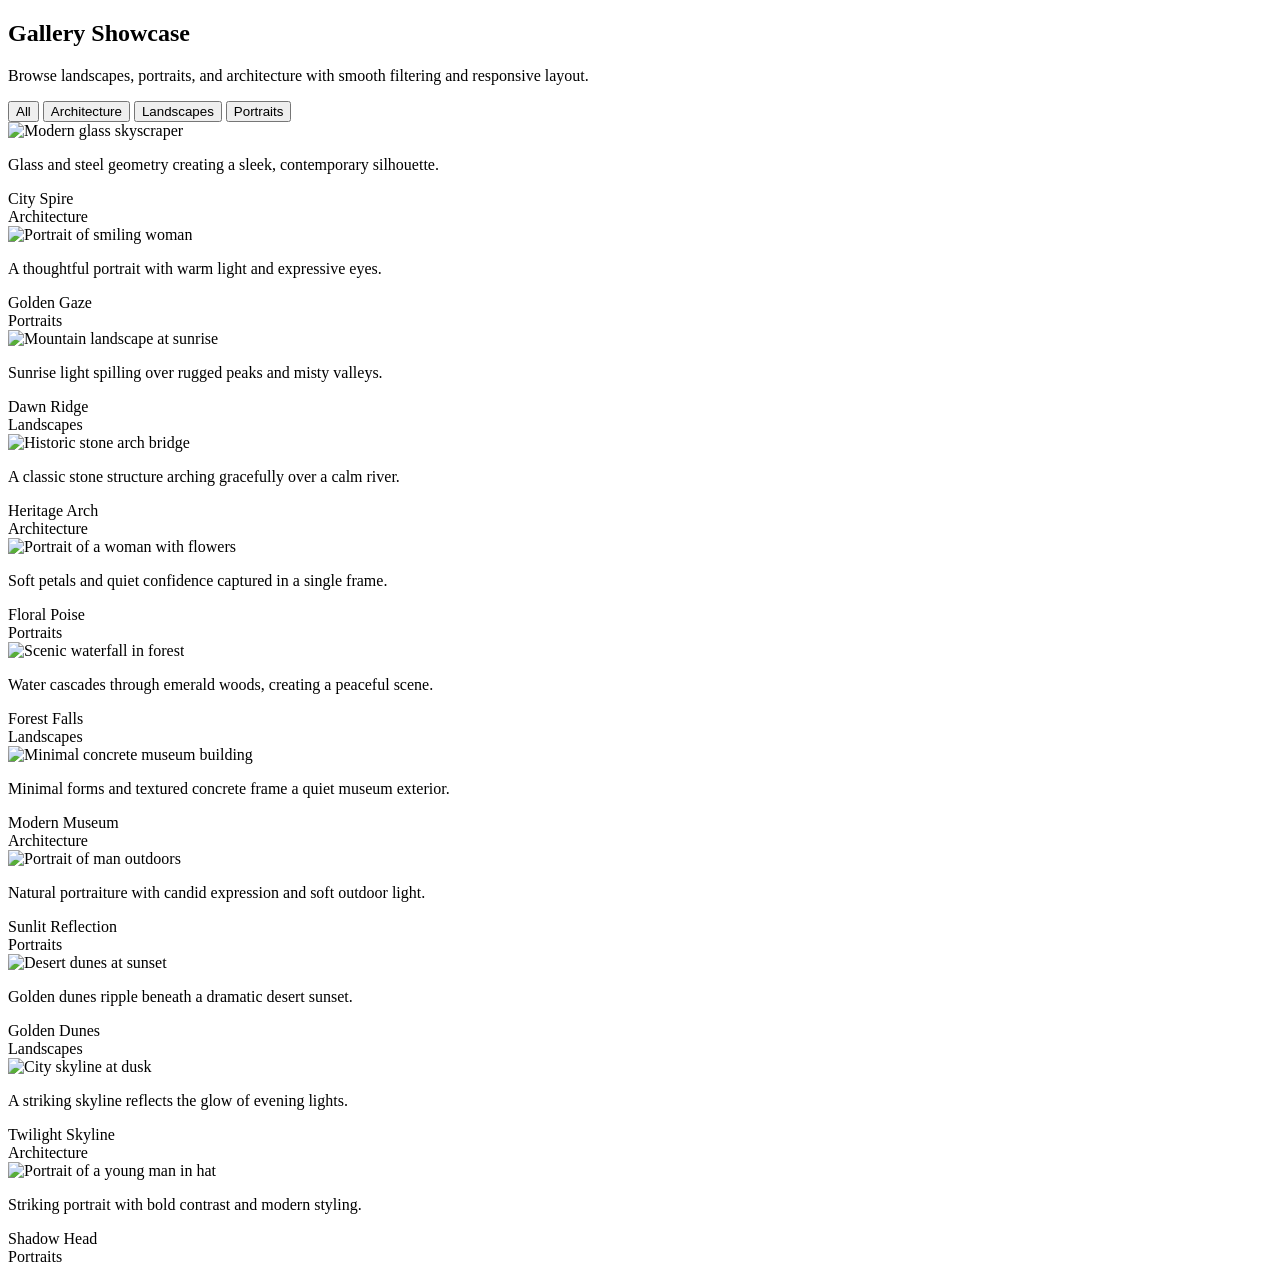
==== gallery.html @ 23bd0768 "Add files via upload" ====
<!DOCTYPE html>
<html lang="en">
<head>
    <meta charset="UTF-8">
    <meta name="viewport" content="width=device-width, initial-scale=1.0">
    <title>Filtered Gallery</title>
    <link rel="stylesheet" href="CSS/gallery.css">
</head>
<body>
    <main class="page-shell">
        <section class="hero">
            <h1>Gallery Showcase</h1>
            <p>Browse landscapes, portraits, and architecture with smooth filtering and responsive layout.</p>
        </section>

        <section class="filter-panel">
            <div class="filter-buttons" role="tablist" aria-label="Gallery filters">
                <button class="filter-button active" data-filter="all" type="button">All</button>
                <button class="filter-button" data-filter="architecture" type="button">Architecture</button>
                <button class="filter-button" data-filter="landscapes" type="button">Landscapes</button>
                <button class="filter-button" data-filter="portraits" type="button">Portraits</button>
            </div>
        </section>

        <section class="gallery" aria-live="polite">
            <article class="card" data-category="architecture">
                <div class="card-image">
                    <img src="https://images.unsplash.com/photo-1505842465776-3b2d279b3e5a?auto=format&fit=crop&w=1200&q=80" alt="Modern glass skyscraper">
                    <div class="card-overlay">
                        <p>Glass and steel geometry creating a sleek, contemporary silhouette.</p>
                    </div>
                </div>
                <div class="card-content">
                    <div class="card-title">City Spire</div>
                    <span class="card-tag">Architecture</span>
                </div>
            </article>

            <article class="card" data-category="portraits">
                <div class="card-image">
                    <img src="https://images.unsplash.com/photo-1517841905240-472988babdf9?auto=format&fit=crop&w=1200&q=80" alt="Portrait of smiling woman">
                    <div class="card-overlay">
                        <p>A thoughtful portrait with warm light and expressive eyes.</p>
                    </div>
                </div>
                <div class="card-content">
                    <div class="card-title">Golden Gaze</div>
                    <span class="card-tag">Portraits</span>
                </div>
            </article>

            <article class="card" data-category="landscapes">
                <div class="card-image">
                    <img src="https://images.unsplash.com/photo-1501785888041-af3ef285b470?auto=format&fit=crop&w=1200&q=80" alt="Mountain landscape at sunrise">
                    <div class="card-overlay">
                        <p>Sunrise light spilling over rugged peaks and misty valleys.</p>
                    </div>
                </div>
                <div class="card-content">
                    <div class="card-title">Dawn Ridge</div>
                    <span class="card-tag">Landscapes</span>
                </div>
            </article>

            <article class="card" data-category="architecture">
                <div class="card-image">
                    <img src="https://images.unsplash.com/photo-1494526585095-c41746248156?auto=format&fit=crop&w=1200&q=80" alt="Historic stone arch bridge">
                    <div class="card-overlay">
                        <p>A classic stone structure arching gracefully over a calm river.</p>
                    </div>
                </div>
                <div class="card-content">
                    <div class="card-title">Heritage Arch</div>
                    <span class="card-tag">Architecture</span>
                </div>
            </article>

            <article class="card" data-category="portraits">
                <div class="card-image">
                    <img src="https://images.unsplash.com/photo-1494790108377-be9c29b29330?auto=format&fit=crop&w=1200&q=80" alt="Portrait of a woman with flowers">
                    <div class="card-overlay">
                        <p>Soft petals and quiet confidence captured in a single frame.</p>
                    </div>
                </div>
                <div class="card-content">
                    <div class="card-title">Floral Poise</div>
                    <span class="card-tag">Portraits</span>
                </div>
            </article>

            <article class="card" data-category="landscapes">
                <div class="card-image">
                    <img src="https://images.unsplash.com/photo-1500530855697-b586d89ba3ee?auto=format&fit=crop&w=1200&q=80" alt="Scenic waterfall in forest">
                    <div class="card-overlay">
                        <p>Water cascades through emerald woods, creating a peaceful scene.</p>
                    </div>
                </div>
                <div class="card-content">
                    <div class="card-title">Forest Falls</div>
                    <span class="card-tag">Landscapes</span>
                </div>
            </article>

            <article class="card" data-category="architecture">
                <div class="card-image">
                    <img src="https://images.unsplash.com/photo-1494528974544-5455f95a6b20?auto=format&fit=crop&w=1200&q=80" alt="Minimal concrete museum building">
                    <div class="card-overlay">
                        <p>Minimal forms and textured concrete frame a quiet museum exterior.</p>
                    </div>
                </div>
                <div class="card-content">
                    <div class="card-title">Modern Museum</div>
                    <span class="card-tag">Architecture</span>
                </div>
            </article>

            <article class="card" data-category="portraits">
                <div class="card-image">
                    <img src="https://images.unsplash.com/photo-1544005313-94ddf0286df2?auto=format&fit=crop&w=1200&q=80" alt="Portrait of man outdoors">
                    <div class="card-overlay">
                        <p>Natural portraiture with candid expression and soft outdoor light.</p>
                    </div>
                </div>
                <div class="card-content">
                    <div class="card-title">Sunlit Reflection</div>
                    <span class="card-tag">Portraits</span>
                </div>
            </article>

            <article class="card" data-category="landscapes">
                <div class="card-image">
                    <img src="https://images.unsplash.com/photo-1500534314209-a25ddb2bd429?auto=format&fit=crop&w=1200&q=80" alt="Desert dunes at sunset">
                    <div class="card-overlay">
                        <p>Golden dunes ripple beneath a dramatic desert sunset.</p>
                    </div>
                </div>
                <div class="card-content">
                    <div class="card-title">Golden Dunes</div>
                    <span class="card-tag">Landscapes</span>
                </div>
            </article>

            <article class="card" data-category="architecture">
                <div class="card-image">
                    <img src="https://images.unsplash.com/photo-1505693416388-ac5ce068fe85?auto=format&fit=crop&w=1200&q=80" alt="City skyline at dusk">
                    <div class="card-overlay">
                        <p>A striking skyline reflects the glow of evening lights.</p>
                    </div>
                </div>
                <div class="card-content">
                    <div class="card-title">Twilight Skyline</div>
                    <span class="card-tag">Architecture</span>
                </div>
            </article>

            <article class="card" data-category="portraits">
                <div class="card-image">
                    <img src="https://images.unsplash.com/photo-1524504388940-b1c1722653e1?auto=format&fit=crop&w=1200&q=80" alt="Portrait of a young man in hat">
                    <div class="card-overlay">
                        <p>Striking portrait with bold contrast and modern styling.</p>
                    </div>
                </div>
                <div class="card-content">
                    <div class="card-title">Shadow Head</div>
                    <span class="card-tag">Portraits</span>
                </div>
            </article>
        </section>
    </main>

    <script>
        const buttons = document.querySelectorAll('.filter-button');
        const cards = document.querySelectorAll('.card');

        function setActiveButton(clickedButton) {
            buttons.forEach(button => button.classList.remove('active'));
            clickedButton.classList.add('active');
        }

        function filterCards(category) {
            cards.forEach(card => {
                const matches = category === 'all' || card.dataset.category === category;
                card.classList.toggle('hidden', !matches);
            });
        }

        buttons.forEach(button => {
            button.addEventListener('click', () => {
                setActiveButton(button);
                filterCards(button.dataset.filter);
            });
        });
    </script>
</body>
</html>
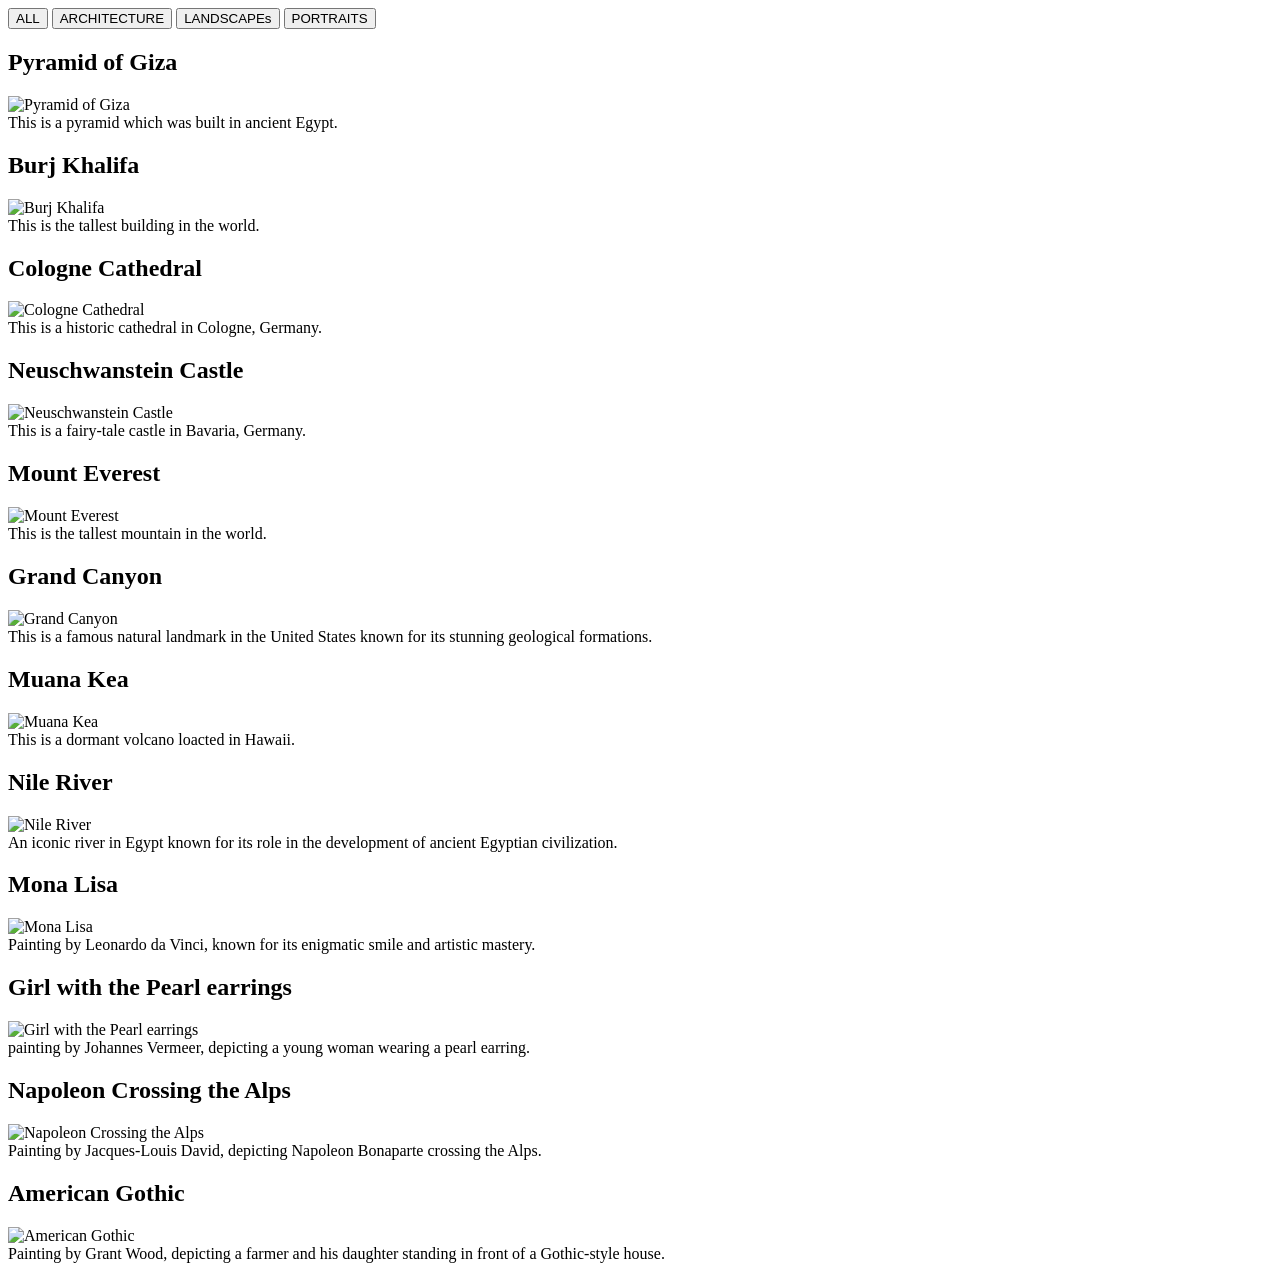
==== commit c4814520: "Revamp gallery layout and content" ====
--- a/gallery.html
+++ b/gallery.html
@@ -3,193 +3,104 @@
 <head>
     <meta charset="UTF-8">
     <meta name="viewport" content="width=device-width, initial-scale=1.0">
-    <title>Filtered Gallery</title>
-    <link rel="stylesheet" href="CSS/gallery.css">
+    <title>Gallery webpage</title>
+    <link rel="stylesheet" href="CSS/style1.css">
 </head>
 <body>
-    <main class="page-shell">
-        <section class="hero">
-            <h1>Gallery Showcase</h1>
-            <p>Browse landscapes, portraits, and architecture with smooth filtering and responsive layout.</p>
-        </section>
+    <header> 
+    <button>ALL</button>
+    <button>ARCHITECTURE</button>
+    <button>LANDSCAPEs</button>
+    <button>PORTRAITS</button>
+    </header>
+<div class="gallery"> 
+  <div class="container">
+    <h2>Pyramid of Giza</h2>
+    <img src="https://storage.architecturecompetitions.com/upload/09.01.2019/0520768b6ae55cac968c234aed5249e6.jpg" alt="Pyramid of Giza" class="image">
+    <div class="overlay">
+      <div class="text">This is a pyramid which was built in ancient Egypt.</div>
+    </div>
+  </div>
+  <div class="container">
+     <h2>Burj Khalifa</h2>
+    <img src="https://cdn.britannica.com/37/135437-050-A12461CC/Burj-Khalifa-world-Sheikh-Khalifah-ibn-Zayid-2010.jpg?w=300" alt="Burj Khalifa" class="image">
+    <div class="overlay">
+      <div class="text">This is the tallest building in the world.</div>
+    </div>
+    </div>
+<div class="container">
+    <h2>Cologne Cathedral</h2>
+  <img src="https://preview.redd.it/gothic-cathedral-in-cologne-germany-v0-8iyrirmt27i81.jpg?width=1080&crop=smart&auto=webp&s=90b4e1ea7081d9eec26b00c738ad8f9b664ef10c" alt="Cologne Cathedral" class="image" >
+  <div class="overlay">
+    <div class="text">This is a historic cathedral in Cologne, Germany.</div>
+  </div>
+</div>
+<div class="container">
+    <h2>Neuschwanstein Castle</h2>
+  <img src="https://www.travelandleisure.com/thmb/Okqi4CwIGGsdj-Ci-JSN2ZEw8wc=/750x0/filters:no_upscale():max_bytes(150000):strip_icc():format(webp)/01-neuschwanstein-castle-bavaria-NEUSCHWANSTEIN0417-273a040698f24fc1ac22e717bb3f1f0c.jpg" alt="Neuschwanstein Castle" class="image" >
+  <div class="overlay">
+    <div class="text">This is a fairy-tale castle in Bavaria, Germany.</div>
+  </div>
+</div>
 
-        <section class="filter-panel">
-            <div class="filter-buttons" role="tablist" aria-label="Gallery filters">
-                <button class="filter-button active" data-filter="all" type="button">All</button>
-                <button class="filter-button" data-filter="architecture" type="button">Architecture</button>
-                <button class="filter-button" data-filter="landscapes" type="button">Landscapes</button>
-                <button class="filter-button" data-filter="portraits" type="button">Portraits</button>
-            </div>
-        </section>
+<div class="container">
+    <h2>Mount Everest</h2>
+  <img src="https://cdn.britannica.com/17/83817-050-67C814CD/Mount-Everest.jpg?w=300" alt="Mount Everest" class="image">
+  <div class="overlay">
+    <div class="text">This is the tallest mountain in the world.</div>
+  </div>
+</div>
+<div class="container">
+    <h2>Grand Canyon</h2>
+  <img src="https://cdn.ta-petro.com/media/nxqheb4n/road-trip-to-grand-canyon.jpg?width=1600&height=1600&rnd=133912132595530000" alt="Grand Canyon" class="image">
+  <div class="overlay">
+    <div class="text">This is a famous natural landmark in the United States known for its stunning geological formations.</div>
+  </div>
+</div>
+<div class="container">
+    <h2>Muana Kea</h2>
+  <img src="https://encrypted-tbn0.gstatic.com/images?q=tbn:ANd9GcShAawJ2RSL-5yGMOw2rej2nr4Jr-zdNKPy2Q&s" alt="Muana Kea" class="image">
+  <div class="overlay">
+    <div class="text">This is a dormant volcano loacted in Hawaii.</div>
+  </div>
+</div>
+<div class="container">
+    <h2>Nile River</h2>
+    <img src="https://encrypted-tbn0.gstatic.com/images?q=tbn:ANd9GcRqpP6wD19W_sipO46zwdwz4MMqVFdqzVZ5dw&s" alt="Nile River" class="image">
+  <div class="overlay">
+    <div class="text">An iconic river in Egypt known for its role in the development of ancient Egyptian civilization.</div>
+  </div>
+</div>
 
-        <section class="gallery" aria-live="polite">
-            <article class="card" data-category="architecture">
-                <div class="card-image">
-                    <img src="https://images.unsplash.com/photo-1505842465776-3b2d279b3e5a?auto=format&fit=crop&w=1200&q=80" alt="Modern glass skyscraper">
-                    <div class="card-overlay">
-                        <p>Glass and steel geometry creating a sleek, contemporary silhouette.</p>
-                    </div>
-                </div>
-                <div class="card-content">
-                    <div class="card-title">City Spire</div>
-                    <span class="card-tag">Architecture</span>
-                </div>
-            </article>
+<div class="container">
+  <h2> Mona Lisa</h2>
+  <img src="https://www.singulart.com/blog/wp-content/uploads/2023/09/Mona-Lisa-by-Leonardo-da-Vinci-1031x1536.jpg" alt="Mona Lisa" class="image">
+  <div class="overlay">
+    <div class="text"> Painting by Leonardo da Vinci, known for its enigmatic smile and artistic mastery.</div>
+  </div>
+</div>
+<div class="container">
+  <h2>Girl with the Pearl earrings</h2>
+  <img src="https://www.singulart.com/blog/wp-content/uploads/2023/10/Girl-with-a-Pearl.jpg" alt="Girl with the Pearl earrings" class="image">
+  <div class="overlay">
+    <div class="text">painting by Johannes Vermeer, depicting a young woman wearing a pearl earring.</div>
+  </div>
+</div>
+<div class="container">
+  <h2>Napoleon Crossing the Alps</h2>
+  <img src="https://www.singulart.com/blog/wp-content/uploads/2023/10/Napoleon-Crossing-the-Alps-1140x1389.jpg" alt="Napoleon Crossing the Alps" class="image">
+  <div class="overlay">
+    <div class="text">Painting by Jacques-Louis David, depicting Napoleon Bonaparte crossing the Alps.</div>
+  </div>
+</div>
+<div class="container">
+  <h2>American Gothic </h2>
+  <img src="https://www.singulart.com/blog/wp-content/uploads/2023/10/American-Gothic-1140x1376.jpg" alt="American Gothic" class="image">
+  <div class="overlay">
+    <div class="text">Painting by Grant Wood, depicting a farmer and his daughter standing in front of a Gothic-style house.</div>
+  </div>
+</div>
 
-            <article class="card" data-category="portraits">
-                <div class="card-image">
-                    <img src="https://images.unsplash.com/photo-1517841905240-472988babdf9?auto=format&fit=crop&w=1200&q=80" alt="Portrait of smiling woman">
-                    <div class="card-overlay">
-                        <p>A thoughtful portrait with warm light and expressive eyes.</p>
-                    </div>
-                </div>
-                <div class="card-content">
-                    <div class="card-title">Golden Gaze</div>
-                    <span class="card-tag">Portraits</span>
-                </div>
-            </article>
-
-            <article class="card" data-category="landscapes">
-                <div class="card-image">
-                    <img src="https://images.unsplash.com/photo-1501785888041-af3ef285b470?auto=format&fit=crop&w=1200&q=80" alt="Mountain landscape at sunrise">
-                    <div class="card-overlay">
-                        <p>Sunrise light spilling over rugged peaks and misty valleys.</p>
-                    </div>
-                </div>
-                <div class="card-content">
-                    <div class="card-title">Dawn Ridge</div>
-                    <span class="card-tag">Landscapes</span>
-                </div>
-            </article>
-
-            <article class="card" data-category="architecture">
-                <div class="card-image">
-                    <img src="https://images.unsplash.com/photo-1494526585095-c41746248156?auto=format&fit=crop&w=1200&q=80" alt="Historic stone arch bridge">
-                    <div class="card-overlay">
-                        <p>A classic stone structure arching gracefully over a calm river.</p>
-                    </div>
-                </div>
-                <div class="card-content">
-                    <div class="card-title">Heritage Arch</div>
-                    <span class="card-tag">Architecture</span>
-                </div>
-            </article>
-
-            <article class="card" data-category="portraits">
-                <div class="card-image">
-                    <img src="https://images.unsplash.com/photo-1494790108377-be9c29b29330?auto=format&fit=crop&w=1200&q=80" alt="Portrait of a woman with flowers">
-                    <div class="card-overlay">
-                        <p>Soft petals and quiet confidence captured in a single frame.</p>
-                    </div>
-                </div>
-                <div class="card-content">
-                    <div class="card-title">Floral Poise</div>
-                    <span class="card-tag">Portraits</span>
-                </div>
-            </article>
-
-            <article class="card" data-category="landscapes">
-                <div class="card-image">
-                    <img src="https://images.unsplash.com/photo-1500530855697-b586d89ba3ee?auto=format&fit=crop&w=1200&q=80" alt="Scenic waterfall in forest">
-                    <div class="card-overlay">
-                        <p>Water cascades through emerald woods, creating a peaceful scene.</p>
-                    </div>
-                </div>
-                <div class="card-content">
-                    <div class="card-title">Forest Falls</div>
-                    <span class="card-tag">Landscapes</span>
-                </div>
-            </article>
-
-            <article class="card" data-category="architecture">
-                <div class="card-image">
-                    <img src="https://images.unsplash.com/photo-1494528974544-5455f95a6b20?auto=format&fit=crop&w=1200&q=80" alt="Minimal concrete museum building">
-                    <div class="card-overlay">
-                        <p>Minimal forms and textured concrete frame a quiet museum exterior.</p>
-                    </div>
-                </div>
-                <div class="card-content">
-                    <div class="card-title">Modern Museum</div>
-                    <span class="card-tag">Architecture</span>
-                </div>
-            </article>
-
-            <article class="card" data-category="portraits">
-                <div class="card-image">
-                    <img src="https://images.unsplash.com/photo-1544005313-94ddf0286df2?auto=format&fit=crop&w=1200&q=80" alt="Portrait of man outdoors">
-                    <div class="card-overlay">
-                        <p>Natural portraiture with candid expression and soft outdoor light.</p>
-                    </div>
-                </div>
-                <div class="card-content">
-                    <div class="card-title">Sunlit Reflection</div>
-                    <span class="card-tag">Portraits</span>
-                </div>
-            </article>
-
-            <article class="card" data-category="landscapes">
-                <div class="card-image">
-                    <img src="https://images.unsplash.com/photo-1500534314209-a25ddb2bd429?auto=format&fit=crop&w=1200&q=80" alt="Desert dunes at sunset">
-                    <div class="card-overlay">
-                        <p>Golden dunes ripple beneath a dramatic desert sunset.</p>
-                    </div>
-                </div>
-                <div class="card-content">
-                    <div class="card-title">Golden Dunes</div>
-                    <span class="card-tag">Landscapes</span>
-                </div>
-            </article>
-
-            <article class="card" data-category="architecture">
-                <div class="card-image">
-                    <img src="https://images.unsplash.com/photo-1505693416388-ac5ce068fe85?auto=format&fit=crop&w=1200&q=80" alt="City skyline at dusk">
-                    <div class="card-overlay">
-                        <p>A striking skyline reflects the glow of evening lights.</p>
-                    </div>
-                </div>
-                <div class="card-content">
-                    <div class="card-title">Twilight Skyline</div>
-                    <span class="card-tag">Architecture</span>
-                </div>
-            </article>
-
-            <article class="card" data-category="portraits">
-                <div class="card-image">
-                    <img src="https://images.unsplash.com/photo-1524504388940-b1c1722653e1?auto=format&fit=crop&w=1200&q=80" alt="Portrait of a young man in hat">
-                    <div class="card-overlay">
-                        <p>Striking portrait with bold contrast and modern styling.</p>
-                    </div>
-                </div>
-                <div class="card-content">
-                    <div class="card-title">Shadow Head</div>
-                    <span class="card-tag">Portraits</span>
-                </div>
-            </article>
-        </section>
-    </main>
-
-    <script>
-        const buttons = document.querySelectorAll('.filter-button');
-        const cards = document.querySelectorAll('.card');
-
-        function setActiveButton(clickedButton) {
-            buttons.forEach(button => button.classList.remove('active'));
-            clickedButton.classList.add('active');
-        }
-
-        function filterCards(category) {
-            cards.forEach(card => {
-                const matches = category === 'all' || card.dataset.category === category;
-                card.classList.toggle('hidden', !matches);
-            });
-        }
-
-        buttons.forEach(button => {
-            button.addEventListener('click', () => {
-                setActiveButton(button);
-                filterCards(button.dataset.filter);
-            });
-        });
-    </script>
+</div>
 </body>
-</html>+</html>
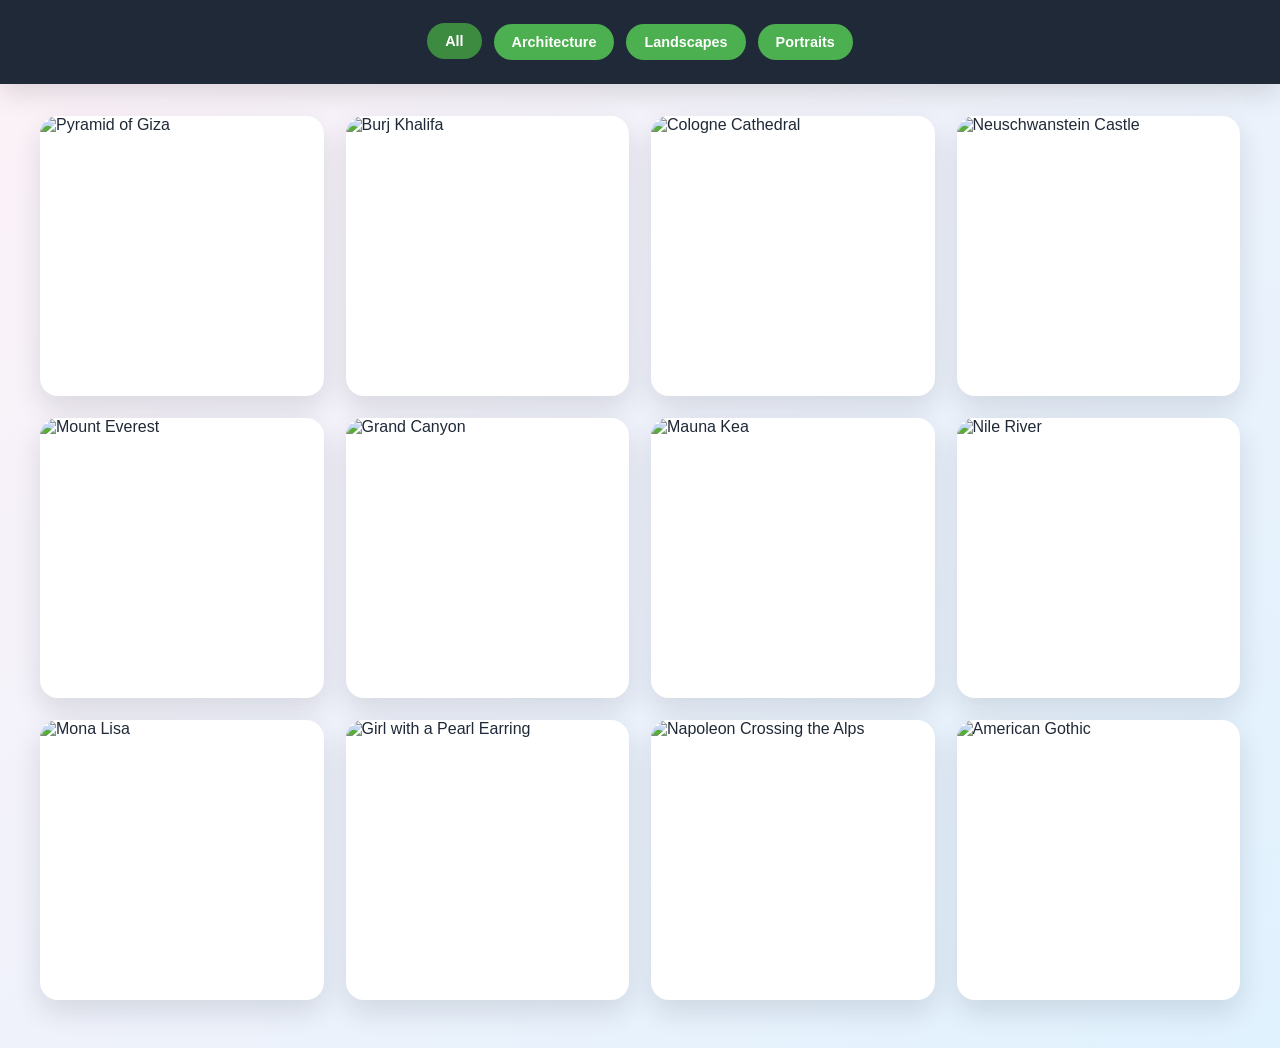
==== commit 06c7af5c: "Redid the gallery excercise" ====
--- a/gallery.html
+++ b/gallery.html
@@ -1,106 +1,135 @@
 <!DOCTYPE html>
 <html lang="en">
 <head>
-    <meta charset="UTF-8">
-    <meta name="viewport" content="width=device-width, initial-scale=1.0">
-    <title>Gallery webpage</title>
-    <link rel="stylesheet" href="CSS/style1.css">
+  <meta charset="UTF-8">
+  <meta name="viewport" content="width=device-width, initial-scale=1.0">
+  <title>Gallery Webpage</title>
+  <link rel="stylesheet" href="style1.css">
 </head>
 <body>
-    <header> 
-    <button>ALL</button>
-    <button>ARCHITECTURE</button>
-    <button>LANDSCAPEs</button>
-    <button>PORTRAITS</button>
-    </header>
-<div class="gallery"> 
-  <div class="container">
-    <h2>Pyramid of Giza</h2>
-    <img src="https://storage.architecturecompetitions.com/upload/09.01.2019/0520768b6ae55cac968c234aed5249e6.jpg" alt="Pyramid of Giza" class="image">
-    <div class="overlay">
-      <div class="text">This is a pyramid which was built in ancient Egypt.</div>
-    </div>
-  </div>
-  <div class="container">
-     <h2>Burj Khalifa</h2>
-    <img src="https://cdn.britannica.com/37/135437-050-A12461CC/Burj-Khalifa-world-Sheikh-Khalifah-ibn-Zayid-2010.jpg?w=300" alt="Burj Khalifa" class="image">
-    <div class="overlay">
-      <div class="text">This is the tallest building in the world.</div>
-    </div>
-    </div>
-<div class="container">
-    <h2>Cologne Cathedral</h2>
-  <img src="https://preview.redd.it/gothic-cathedral-in-cologne-germany-v0-8iyrirmt27i81.jpg?width=1080&crop=smart&auto=webp&s=90b4e1ea7081d9eec26b00c738ad8f9b664ef10c" alt="Cologne Cathedral" class="image" >
-  <div class="overlay">
-    <div class="text">This is a historic cathedral in Cologne, Germany.</div>
-  </div>
-</div>
-<div class="container">
-    <h2>Neuschwanstein Castle</h2>
-  <img src="https://www.travelandleisure.com/thmb/Okqi4CwIGGsdj-Ci-JSN2ZEw8wc=/750x0/filters:no_upscale():max_bytes(150000):strip_icc():format(webp)/01-neuschwanstein-castle-bavaria-NEUSCHWANSTEIN0417-273a040698f24fc1ac22e717bb3f1f0c.jpg" alt="Neuschwanstein Castle" class="image" >
-  <div class="overlay">
-    <div class="text">This is a fairy-tale castle in Bavaria, Germany.</div>
-  </div>
-</div>
+  <header>
+    <nav class="filter-bar" aria-label="Gallery filters">
+      <button type="button" class="filter-btn active" data-filter="all">All</button>
+      <button type="button" class="filter-btn" data-filter="architecture">Architecture</button>
+      <button type="button" class="filter-btn" data-filter="landscapes">Landscapes</button>
+      <button type="button" class="filter-btn" data-filter="portraits">Portraits</button>
+    </nav>
+  </header>
 
-<div class="container">
-    <h2>Mount Everest</h2>
-  <img src="https://cdn.britannica.com/17/83817-050-67C814CD/Mount-Everest.jpg?w=300" alt="Mount Everest" class="image">
-  <div class="overlay">
-    <div class="text">This is the tallest mountain in the world.</div>
-  </div>
-</div>
-<div class="container">
-    <h2>Grand Canyon</h2>
-  <img src="https://cdn.ta-petro.com/media/nxqheb4n/road-trip-to-grand-canyon.jpg?width=1600&height=1600&rnd=133912132595530000" alt="Grand Canyon" class="image">
-  <div class="overlay">
-    <div class="text">This is a famous natural landmark in the United States known for its stunning geological formations.</div>
-  </div>
-</div>
-<div class="container">
-    <h2>Muana Kea</h2>
-  <img src="https://encrypted-tbn0.gstatic.com/images?q=tbn:ANd9GcShAawJ2RSL-5yGMOw2rej2nr4Jr-zdNKPy2Q&s" alt="Muana Kea" class="image">
-  <div class="overlay">
-    <div class="text">This is a dormant volcano loacted in Hawaii.</div>
-  </div>
-</div>
-<div class="container">
-    <h2>Nile River</h2>
-    <img src="https://encrypted-tbn0.gstatic.com/images?q=tbn:ANd9GcRqpP6wD19W_sipO46zwdwz4MMqVFdqzVZ5dw&s" alt="Nile River" class="image">
-  <div class="overlay">
-    <div class="text">An iconic river in Egypt known for its role in the development of ancient Egyptian civilization.</div>
-  </div>
-</div>
+  <main class="gallery">
+    <article class="gallery-card" data-category="architecture">
+      <img src="https://storage.architecturecompetitions.com/upload/09.01.2019/0520768b6ae55cac968c234aed5249e6.jpg" alt="Pyramid of Giza">
+      <div class="overlay">
+        <h2>Pyramid of Giza</h2>
+        <p>This is a pyramid built in ancient Egypt.</p>
+      </div>
+    </article>
 
-<div class="container">
-  <h2> Mona Lisa</h2>
-  <img src="https://www.singulart.com/blog/wp-content/uploads/2023/09/Mona-Lisa-by-Leonardo-da-Vinci-1031x1536.jpg" alt="Mona Lisa" class="image">
-  <div class="overlay">
-    <div class="text"> Painting by Leonardo da Vinci, known for its enigmatic smile and artistic mastery.</div>
-  </div>
-</div>
-<div class="container">
-  <h2>Girl with the Pearl earrings</h2>
-  <img src="https://www.singulart.com/blog/wp-content/uploads/2023/10/Girl-with-a-Pearl.jpg" alt="Girl with the Pearl earrings" class="image">
-  <div class="overlay">
-    <div class="text">painting by Johannes Vermeer, depicting a young woman wearing a pearl earring.</div>
-  </div>
-</div>
-<div class="container">
-  <h2>Napoleon Crossing the Alps</h2>
-  <img src="https://www.singulart.com/blog/wp-content/uploads/2023/10/Napoleon-Crossing-the-Alps-1140x1389.jpg" alt="Napoleon Crossing the Alps" class="image">
-  <div class="overlay">
-    <div class="text">Painting by Jacques-Louis David, depicting Napoleon Bonaparte crossing the Alps.</div>
-  </div>
-</div>
-<div class="container">
-  <h2>American Gothic </h2>
-  <img src="https://www.singulart.com/blog/wp-content/uploads/2023/10/American-Gothic-1140x1376.jpg" alt="American Gothic" class="image">
-  <div class="overlay">
-    <div class="text">Painting by Grant Wood, depicting a farmer and his daughter standing in front of a Gothic-style house.</div>
-  </div>
-</div>
+    <article class="gallery-card" data-category="architecture">
+      <img src="https://cdn.britannica.com/37/135437-050-A12461CC/Burj-Khalifa-world-Sheikh-Khalifah-ibn-Zayid-2010.jpg?w=300" alt="Burj Khalifa">
+      <div class="overlay">
+        <h2>Burj Khalifa</h2>
+        <p>This is the tallest building in the world.</p>
+      </div>
+    </article>
 
-</div>
+    <article class="gallery-card" data-category="architecture">
+      <img src="https://preview.redd.it/gothic-cathedral-in-cologne-germany-v0-8iyrirmt27i81.jpg?width=1080&crop=smart&auto=webp&s=90b4e1ea7081d9eec26b00c738ad8f9b664ef10c" alt="Cologne Cathedral">
+      <div class="overlay">
+        <h2>Cologne Cathedral</h2>
+        <p>This is a historic cathedral in Cologne, Germany.</p>
+      </div>
+    </article>
+
+    <article class="gallery-card" data-category="architecture">
+      <img src="https://www.travelandleisure.com/thmb/Okqi4CwIGGsdj-Ci-JSN2ZEw8wc=/750x0/filters:no_upscale():max_bytes(150000):strip_icc():format(webp)/01-neuschwanstein-castle-bavaria-NEUSCHWANSTEIN0417-273a040698f24fc1ac22e717bb3f1f0c.jpg" alt="Neuschwanstein Castle">
+      <div class="overlay">
+        <h2>Neuschwanstein Castle</h2>
+        <p>This is a fairy-tale castle in Bavaria, Germany.</p>
+      </div>
+    </article>
+
+    <article class="gallery-card" data-category="landscapes">
+      <img src="https://cdn.britannica.com/17/83817-050-67C814CD/Mount-Everest.jpg?w=300" alt="Mount Everest">
+      <div class="overlay">
+        <h2>Mount Everest</h2>
+        <p>This is the tallest mountain in the world.</p>
+      </div>
+    </article>
+
+    <article class="gallery-card" data-category="landscapes">
+      <img src="https://cdn.ta-petro.com/media/nxqheb4n/road-trip-to-grand-canyon.jpg?width=1600&height=1600&rnd=133912132595530000" alt="Grand Canyon">
+      <div class="overlay">
+        <h2>Grand Canyon</h2>
+        <p>A famous natural landmark in the United States.</p>
+      </div>
+    </article>
+
+    <article class="gallery-card" data-category="landscapes">
+      <img src="https://encrypted-tbn0.gstatic.com/images?q=tbn:ANd9GcShAawJ2RSL-5yGMOw2rej2nr4Jr-zdNKPy2Q&s" alt="Mauna Kea">
+      <div class="overlay">
+        <h2>Mauna Kea</h2>
+        <p>A dormant volcano located in Hawaii.</p>
+      </div>
+    </article>
+
+    <article class="gallery-card" data-category="landscapes">
+      <img src="https://encrypted-tbn0.gstatic.com/images?q=tbn:ANd9GcRqpP6wD19W_sipO46zwdwz4MMqVFdqzVZ5dw&s" alt="Nile River">
+      <div class="overlay">
+        <h2>Nile River</h2>
+        <p>An iconic river in Egypt celebrated for its history.</p>
+      </div>
+    </article>
+
+    <article class="gallery-card" data-category="portraits">
+      <img src="https://www.singulart.com/blog/wp-content/uploads/2023/09/Mona-Lisa-by-Leonardo-da-Vinci-1031x1536.jpg" alt="Mona Lisa">
+      <div class="overlay">
+        <h2>Mona Lisa</h2>
+        <p>A painting by Leonardo da Vinci with a timeless smile.</p>
+      </div>
+    </article>
+
+    <article class="gallery-card" data-category="portraits">
+      <img src="https://www.singulart.com/blog/wp-content/uploads/2023/10/Girl-with-a-Pearl.jpg" alt="Girl with a Pearl Earring">
+      <div class="overlay">
+        <h2>Girl with a Pearl Earring</h2>
+        <p>A famous painting by Johannes Vermeer.</p>
+      </div>
+    </article>
+
+    <article class="gallery-card" data-category="portraits">
+      <img src="https://www.singulart.com/blog/wp-content/uploads/2023/10/Napoleon-Crossing-the-Alps-1140x1389.jpg" alt="Napoleon Crossing the Alps">
+      <div class="overlay">
+        <h2>Napoleon Crossing the Alps</h2>
+        <p>A dramatic historical painting by Jacques-Louis David.</p>
+      </div>
+    </article>
+
+    <article class="gallery-card" data-category="portraits">
+      <img src="https://www.singulart.com/blog/wp-content/uploads/2023/10/American-Gothic-1140x1376.jpg" alt="American Gothic">
+      <div class="overlay">
+        <h2>American Gothic</h2>
+        <p>A classic painting by Grant Wood.</p>
+      </div>
+    </article>
+  </main>
+
+  <script>
+    const filterButtons = document.querySelectorAll('.filter-btn');
+    const galleryCards = document.querySelectorAll('.gallery-card');
+
+    filterButtons.forEach((button) => {
+      button.addEventListener('click', () => {
+        const selectedFilter = button.dataset.filter;
+
+        filterButtons.forEach((btn) => btn.classList.toggle('active', btn === button));
+
+        galleryCards.forEach((card) => {
+          const matches = selectedFilter === 'all' || card.dataset.category === selectedFilter;
+          card.style.display = matches ? 'block' : 'none';
+        });
+      });
+    });
+  </script>
 </body>
 </html>
--- a/style1.css
+++ b/style1.css
@@ -0,0 +1,127 @@
+* {
+  box-sizing: border-box;
+}
+
+body {
+  margin: 0;
+  font-family: Arial, Helvetica, sans-serif;
+  background: linear-gradient(135deg, #fdf2f8, #e0f2fe);
+  color: #1f2937;
+}
+
+header {
+  background: #1f2937;
+  padding: 24px 16px;
+  box-shadow: 0 10px 25px rgba(0, 0, 0, 0.12);
+}
+
+.filter-bar {
+  display: flex;
+  justify-content: center;
+  align-items: center;
+  gap: 12px;
+  flex-wrap: wrap;
+}
+
+.filter-btn {
+  border: none;
+  border-radius: 999px;
+  background: #4caf50;
+  color: #fff;
+  padding: 10px 18px;
+  font-size: 0.9rem;
+  font-weight: 600;
+  cursor: pointer;
+  transition: transform 0.2s ease, background 0.2s ease;
+}
+
+.filter-btn:hover,
+.filter-btn.active {
+  background: #3d8b40;
+  transform: translateY(-1px);
+}
+
+.gallery {
+  width: min(1200px, calc(100% - 32px));
+  margin: 32px auto 48px;
+  display: grid;
+  grid-template-columns: repeat(4, minmax(0, 1fr));
+  gap: 22px;
+}
+
+.gallery-card {
+  position: relative;
+  overflow: hidden;
+  border-radius: 18px;
+  box-shadow: 0 12px 28px rgba(15, 23, 42, 0.12);
+  background: #fff;
+  min-height: 280px;
+}
+
+.gallery-card[style*='display: none'] {
+  display: none !important;
+}
+
+.gallery-card img {
+  display: block;
+  width: 100%;
+  height: 100%;
+  min-height: 280px;
+  object-fit: cover;
+  transition: transform 0.35s ease;
+}
+
+.gallery-card:hover img {
+  transform: scale(1.06);
+}
+
+.overlay {
+  position: absolute;
+  inset: 0;
+  background: rgba(15, 23, 42, 0.7);
+  color: #fff;
+  display: flex;
+  flex-direction: column;
+  justify-content: center;
+  align-items: center;
+  text-align: center;
+  padding: 18px;
+  opacity: 0;
+  transition: opacity 0.3s ease;
+}
+
+.gallery-card:hover .overlay {
+  opacity: 1;
+}
+
+.overlay h2 {
+  margin: 0 0 8px;
+  font-size: 1.15rem;
+}
+
+.overlay p {
+  margin: 0;
+  font-size: 0.95rem;
+  line-height: 1.5;
+}
+
+@media (max-width: 900px) {
+  .gallery {
+    grid-template-columns: repeat(2, minmax(0, 1fr));
+  }
+}
+
+@media (max-width: 640px) {
+  .filter-bar {
+    gap: 8px;
+  }
+
+  .filter-btn {
+    width: 100%;
+    max-width: 220px;
+  }
+
+  .gallery {
+    grid-template-columns: 1fr;
+  }
+}
